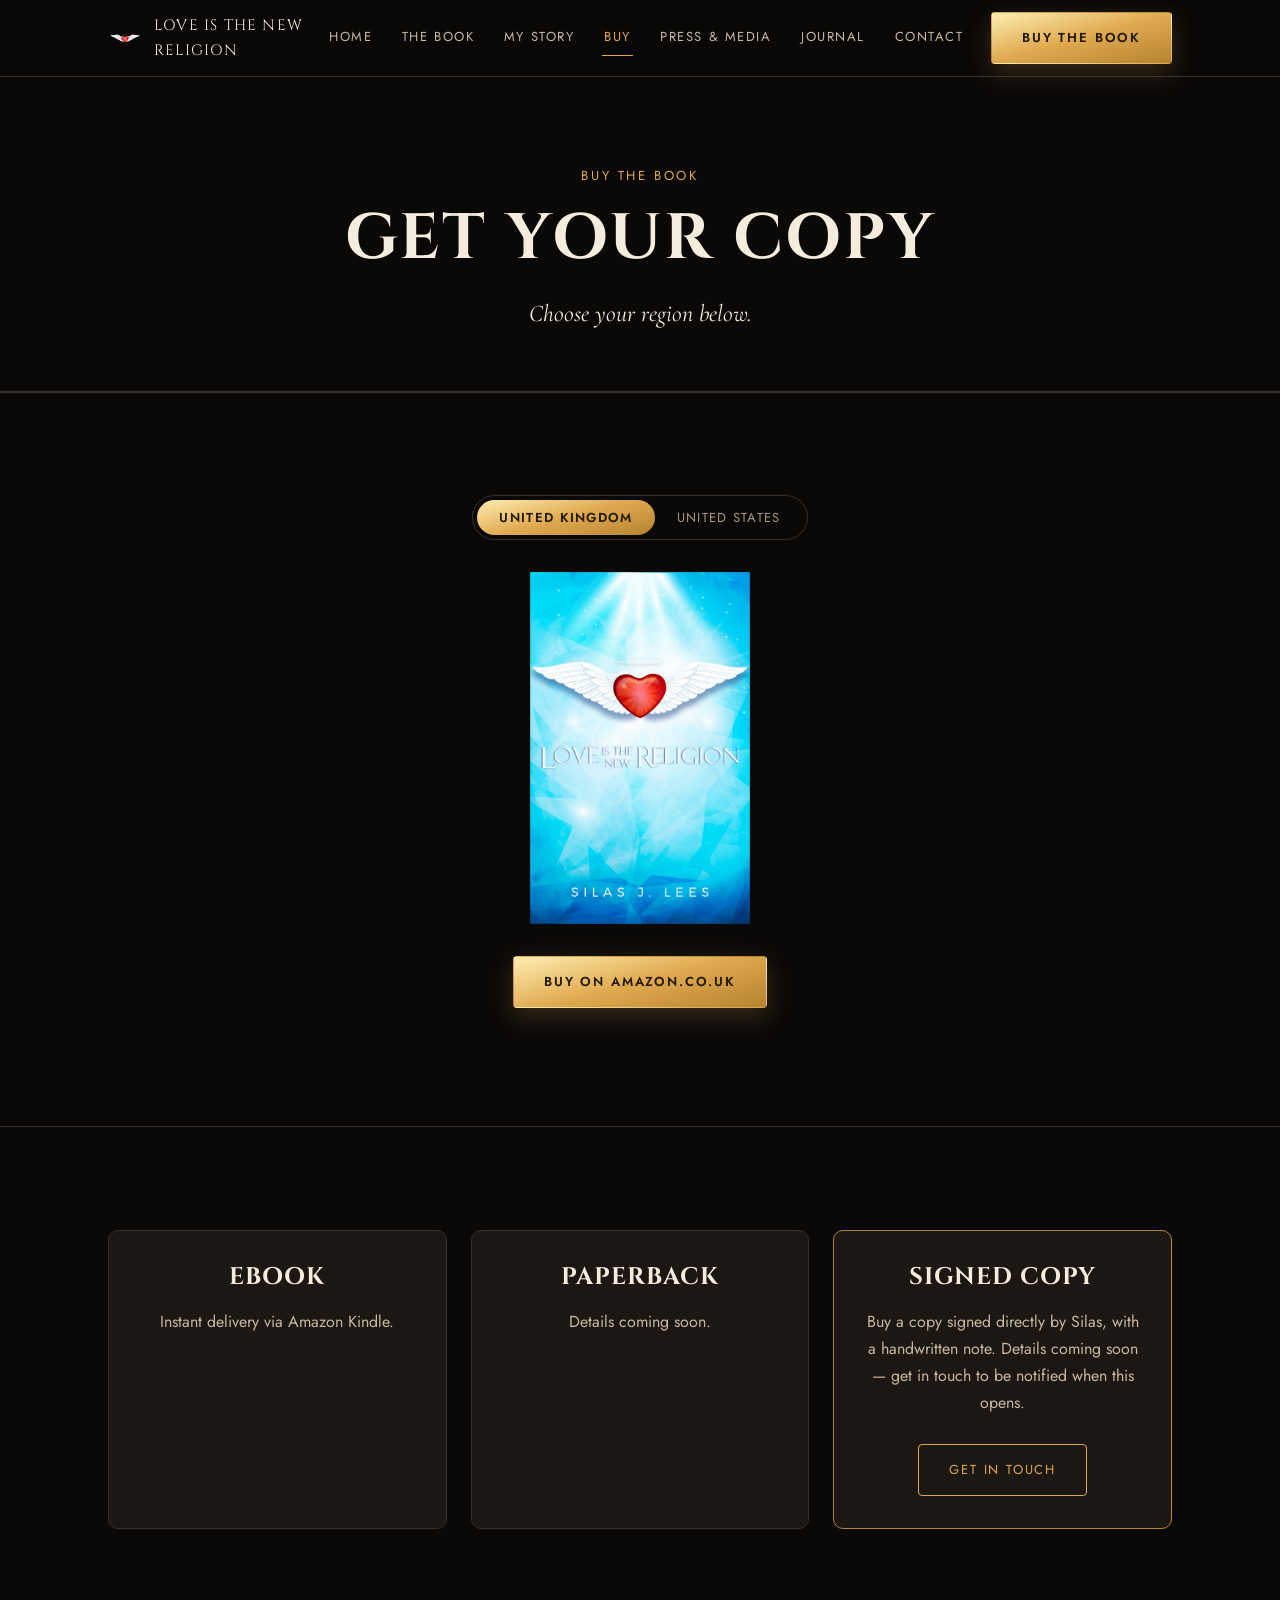
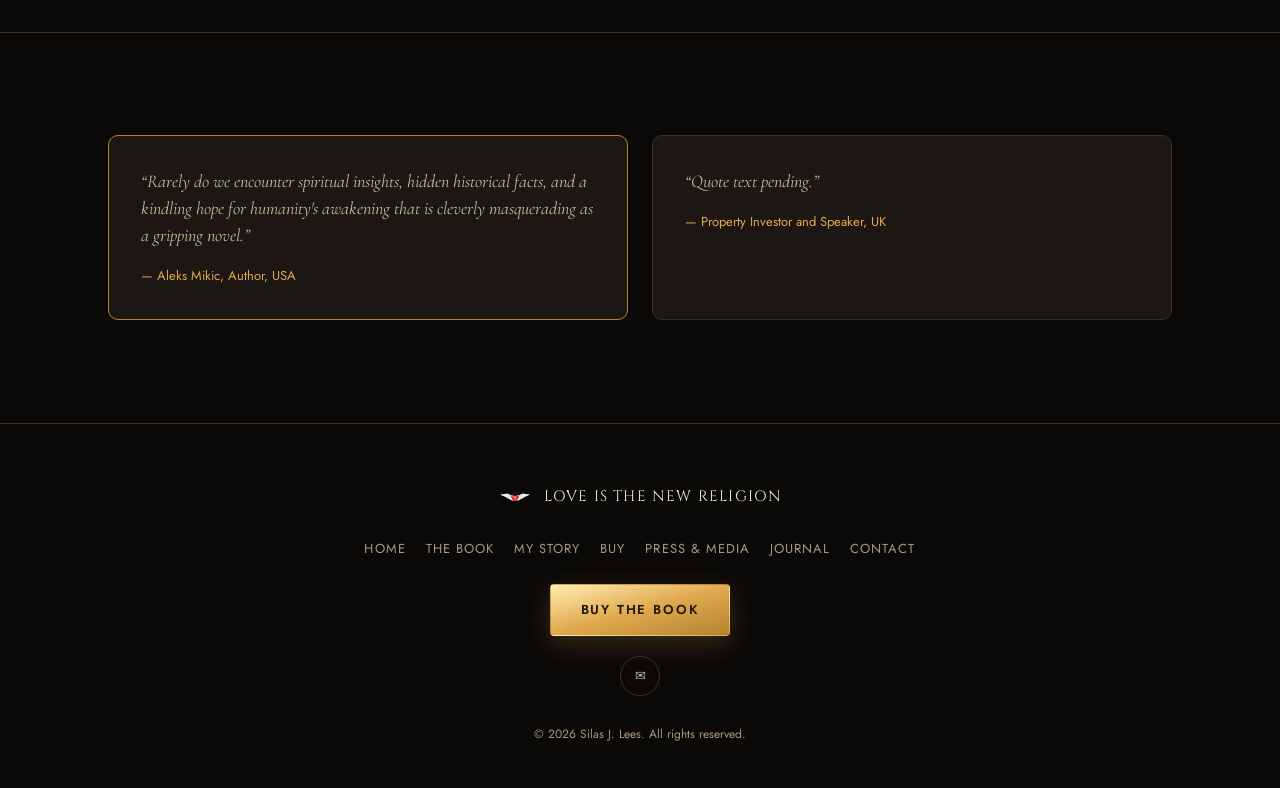
==== buy.html @ fae189df "Build initial 6-page site: home, book, story, buy, press, journal, contact" ====
<!DOCTYPE html>
<html lang="en">
<head>
<meta charset="UTF-8">
<meta name="viewport" content="width=device-width, initial-scale=1.0">
<title>Buy the Book — Love Is The New Religion</title>
<meta name="description" content="Buy Love Is The New Religion by Silas J. Lees on Amazon UK, with US and signed-copy options coming soon.">
<link rel="icon" type="image/png" href="assets/img/logo-icon.png">
<link rel="preconnect" href="https://fonts.googleapis.com">
<link rel="preconnect" href="https://fonts.gstatic.com" crossorigin>
<link href="https://fonts.googleapis.com/css2?family=Cinzel:wght@500;600;700&family=Cormorant+Garamond:ital,wght@0,400;0,600;1,400;1,500&family=Jost:wght@400;500;600&display=swap" rel="stylesheet">
<link rel="stylesheet" href="assets/css/style.css">
</head>
<body>
<header class="site-header">
  <div class="wrap">
    <a href="index.html" class="brand">
      <img src="assets/img/logo-icon.png" alt="Winged Heart emblem">
      Love Is The New Religion
    </a>
    <nav class="main-nav">
      <a href="index.html">Home</a>
      <a href="the-book.html">The Book</a>
      <a href="my-story.html">My Story</a>
      <a href="buy.html" class="active">Buy</a>
      <a href="press.html">Press & Media</a>
      <a href="journal.html">Journal</a>
      <a href="contact.html">Contact</a>
      <a href="buy.html" class="btn btn-primary nav-cta">Buy the Book</a>
    </nav>
    <button class="nav-toggle" aria-label="Toggle menu" aria-expanded="false">&#9776;</button>
  </div>
</header>


<section class="page-hero">
  <div class="wrap">
    <p class="eyebrow">Buy the Book</p>
    <h1>Get Your Copy</h1>
    <p class="lead">Choose your region below.</p>
  </div>
</section>

<section class="section" style="text-align:center;">
  <div class="wrap">
    <div class="region-toggle">
      <button type="button" data-region-btn="uk" class="active">United Kingdom</button>
      <button type="button" data-region-btn="us">United States</button>
    </div>

    <div data-region-panel="uk" class="region-panel active">
      <img src="assets/img/book-cover.jpg" alt="Love Is The New Religion — book cover" style="max-width:220px;margin:0 auto 32px;">
      <p><a href="https://www.amazon.co.uk/Love-New-Religion-Silas-Lees-ebook/dp/B07F6X97KV/" target="_blank" rel="noopener" class="btn btn-primary">Buy on Amazon.co.uk</a></p>
    </div>

    <div data-region-panel="us" class="region-panel">
      <img src="assets/img/book-cover.jpg" alt="Love Is The New Religion — book cover" style="max-width:220px;margin:0 auto 32px;">
      <!-- TODO: swap in the live amazon.com link once the US ASIN is confirmed -->
      <p class="btn btn-secondary" style="cursor:default;opacity:.7;">US Amazon link coming soon</p>
      <p class="form-note">US listing pending &mdash; ASIN to be confirmed. In the meantime, UK visitors and US visitors alike can use the UK link above.</p>
    </div>
  </div>
</section>

<section class="section">
  <div class="wrap">
    <div class="grid grid-3">
      <div class="card" style="text-align:center;">
        <h3>Ebook</h3>
        <p>Instant delivery via Amazon Kindle.</p>
      </div>
      <div class="card" style="text-align:center;">
        <h3>Paperback</h3>
        <!-- TODO: confirm paperback details -->
        <p>Details coming soon.</p>
      </div>
      <div class="card card-gold" style="text-align:center;">
        <h3>Signed Copy</h3>
        <!-- TODO: wire up a real fulfilment link/process for signed copies -->
        <p>Buy a copy signed directly by Silas, with a handwritten note. Details coming soon &mdash; get in touch to be notified when this opens.</p>
        <a href="contact.html" class="btn btn-ghost" style="margin-top:12px;">Get in Touch</a>
      </div>
    </div>
  </div>
</section>

<section class="section">
  <div class="wrap">
    <div class="grid grid-2">
      <div class="card card-gold quote-card">
        <p class="editorial">&ldquo;Rarely do we encounter spiritual insights, hidden historical facts, and a kindling hope for humanity's awakening that is cleverly masquerading as a gripping novel.&rdquo;</p>
        <p class="attr">&mdash; Aleks Mikic, Author, USA</p>
      </div>
      <div class="card quote-card">
        <p class="editorial">&ldquo;Quote text pending.&rdquo;</p>
        <p class="attr">&mdash; Property Investor and Speaker, UK</p>
      </div>
    </div>
  </div>
</section>
<footer class="site-footer">
  <div class="wrap">
    <a href="index.html" class="brand">
      <img src="assets/img/logo-icon.png" alt="Winged Heart emblem">
      Love Is The New Religion
    </a>
    <nav class="footer-nav">
      <a href="index.html">Home</a>
      <a href="the-book.html">The Book</a>
      <a href="my-story.html">My Story</a>
      <a href="buy.html">Buy</a>
      <a href="press.html">Press & Media</a>
      <a href="journal.html">Journal</a>
      <a href="contact.html">Contact</a>
    </nav>
    <div class="footer-cta">
      <a href="buy.html" class="btn btn-primary">Buy the Book</a>
    </div>
    <div class="social-links">
      <!-- TODO: add real social links once Silas is active on any platforms -->
      <a href="mailto:love@loveisthenewreligion.com" aria-label="Email">&#9993;</a>
    </div>
    <p class="footer-meta" style="margin-top:28px;">&copy; <span id="year"></span> Silas J. Lees. All rights reserved.</p>
  </div>
</footer>
<script>document.getElementById('year').textContent = new Date().getFullYear();</script>
<script src="assets/js/main.js"></script>
</body>
</html>
---- assets/css/style.css ----
/* ==========================================================================
   Love Is The New Religion — Design System
   Palette, type, and component tokens per LITNR Design System spec.
   ========================================================================== */

:root {
  /* Ink / base */
  --ink-900: #0B0908;
  --ink-800: #12100D;
  --ink-700: #1C1712;
  --ink-500: #3A2F26;

  /* Gold */
  --gold-100: #FEEEB1;
  --gold-400: #E0A94F;
  --gold-700: #B5832F;
  --gold-gradient: linear-gradient(165deg, var(--gold-100), var(--gold-400), var(--gold-700));

  /* Accents */
  --ember: #8E1B2E;
  --ember-light: #B23A4E;
  --awakening-blue: #3E7EA6;

  /* Text */
  --cream: #F4ECDD;
  --taupe-300: #C9B8A0;
  --taupe-400: #A9987F;

  /* Type */
  --font-display: 'Cinzel', serif;
  --font-editorial: 'Cormorant Garamond', serif;
  --font-body: 'Jost', sans-serif;

  --container: 1160px;
}

* { box-sizing: border-box; }

html { scroll-behavior: smooth; }

body {
  margin: 0;
  background: var(--ink-900);
  color: var(--cream);
  font-family: var(--font-body);
  font-size: 16px;
  line-height: 1.7;
  -webkit-font-smoothing: antialiased;
}

img { max-width: 100%; display: block; }

a { color: inherit; text-decoration: none; }

.wrap {
  max-width: var(--container);
  margin: 0 auto;
  padding: 0 clamp(20px, 5vw, 48px);
}

.eyebrow {
  font-family: var(--font-body);
  font-size: 13px;
  letter-spacing: 0.2em;
  color: var(--gold-400);
  text-transform: uppercase;
  margin: 0 0 14px;
}

h1, h2, h3 {
  font-family: var(--font-display);
  letter-spacing: 0.04em;
  text-transform: uppercase;
  color: var(--cream);
  margin: 0 0 16px;
  line-height: 1.2;
}

h1 { font-size: clamp(34px, 6vw, 64px); }
h2 { font-size: clamp(26px, 3.4vw, 40px); }
h3 { font-size: clamp(19px, 2.2vw, 24px); }

.editorial {
  font-family: var(--font-editorial);
  font-style: italic;
  color: var(--taupe-300);
  line-height: 1.5;
}

p { color: var(--taupe-300); }
p.lead {
  font-family: var(--font-editorial);
  font-style: italic;
  font-size: clamp(19px, 2.2vw, 24px);
  color: var(--cream);
}

/* ---------------- Header / Nav ---------------- */

.site-header {
  position: sticky;
  top: 0;
  z-index: 100;
  background: rgba(11, 9, 8, 0.92);
  backdrop-filter: blur(8px);
  border-bottom: 1px solid var(--ink-500);
}

.site-header .wrap {
  display: flex;
  align-items: center;
  justify-content: space-between;
  height: 76px;
}

.brand {
  display: flex;
  align-items: center;
  gap: 12px;
  font-family: var(--font-display);
  letter-spacing: 0.08em;
  color: var(--cream);
  font-size: 15px;
  text-transform: uppercase;
}
.brand img { height: 34px; width: auto; }

.main-nav {
  display: flex;
  align-items: center;
  gap: clamp(14px, 2vw, 28px);
}

.main-nav a:not(.btn) {
  font-size: 13px;
  letter-spacing: 0.12em;
  text-transform: uppercase;
  color: var(--taupe-300);
  padding: 6px 2px;
  border-bottom: 1px solid transparent;
  transition: color .2s ease, border-color .2s ease;
  white-space: nowrap;
}
.main-nav a:not(.btn):hover,
.main-nav a.active:not(.btn) {
  color: var(--gold-400);
  border-color: var(--gold-400);
}

.nav-toggle {
  display: none;
  background: none;
  border: 1px solid var(--ink-500);
  border-radius: 6px;
  color: var(--cream);
  width: 42px;
  height: 42px;
  align-items: center;
  justify-content: center;
  font-size: 20px;
  cursor: pointer;
}

/* ---------------- Buttons ---------------- */

.btn {
  display: inline-flex;
  align-items: center;
  justify-content: center;
  gap: 8px;
  padding: 14px 30px;
  font-family: var(--font-body);
  font-size: 13px;
  letter-spacing: 0.14em;
  text-transform: uppercase;
  border-radius: 4px;
  cursor: pointer;
  border: 1px solid transparent;
  transition: transform .15s ease, box-shadow .15s ease, opacity .15s ease;
  white-space: nowrap;
}
.btn:hover { transform: translateY(-1px); }

.btn-primary {
  background: var(--gold-gradient);
  color: #241a08;
  font-weight: 600;
  box-shadow: 0 8px 24px rgba(224, 169, 79, 0.22);
}
.btn-secondary {
  background: transparent;
  color: var(--cream);
  border-color: var(--taupe-400);
}
.btn-secondary:hover { border-color: var(--gold-400); color: var(--gold-400); }
.btn-ghost {
  background: transparent;
  color: var(--gold-400);
  border-color: var(--gold-400);
}
.btn-ember {
  background: var(--ember);
  color: var(--cream);
}
.btn-block { width: 100%; }

/* ---------------- Sections / Cards ---------------- */

.section {
  padding: clamp(56px, 8vw, 104px) 0;
  border-top: 1px solid var(--ink-500);
}
.section:first-of-type { border-top: none; }
.section-tight { padding: clamp(32px, 5vw, 56px) 0; }

.section-sub {
  max-width: 640px;
  margin: 0 0 40px;
}

.card {
  background: var(--ink-700);
  border: 1px solid var(--ink-500);
  border-radius: 10px;
  padding: 32px;
}
.card-gold { border-color: var(--gold-700); }

.grid {
  display: grid;
  gap: 24px;
}
.grid-2 { grid-template-columns: repeat(auto-fit, minmax(280px, 1fr)); }
.grid-3 { grid-template-columns: repeat(auto-fit, minmax(240px, 1fr)); }
.grid-4 { grid-template-columns: repeat(auto-fit, minmax(200px, 1fr)); }

.badge {
  display: inline-flex;
  align-items: center;
  padding: 6px 14px;
  border: 1px solid var(--gold-400);
  color: var(--gold-400);
  font-size: 11px;
  letter-spacing: 0.14em;
  text-transform: uppercase;
  border-radius: 100px;
}
.badge-ember { border-color: var(--ember-light); color: var(--ember-light); }

.quote-card p.editorial { font-size: 18px; margin: 0 0 16px; }
.quote-card .attr { font-size: 13px; color: var(--gold-400); margin: 0; }

/* ---------------- Hero ---------------- */

.hero {
  position: relative;
  padding: clamp(64px, 10vw, 120px) 0 clamp(48px, 8vw, 80px);
  text-align: center;
  overflow: hidden;
  background: radial-gradient(ellipse at 50% 0%, rgba(224,169,79,0.12), transparent 60%);
}
.hero-mark { width: 120px; margin: 0 auto 20px; filter: drop-shadow(0 0 24px rgba(224,169,79,0.18)); }
.hero-cover { max-width: 320px; margin: 32px auto 0; filter: drop-shadow(0 20px 40px rgba(0,0,0,0.5)); }
.hero-actions { display: flex; gap: 16px; justify-content: center; flex-wrap: wrap; margin-top: 32px; }
.hero p.lead { max-width: 640px; margin: 0 auto 8px; }

/* ---------------- Page hero (inner pages) ---------------- */

.page-hero {
  padding: clamp(56px, 8vw, 88px) 0 clamp(40px, 6vw, 56px);
  text-align: center;
  border-bottom: 1px solid var(--ink-500);
}
.page-hero p.lead { max-width: 620px; margin: 0 auto; }

/* ---------------- Forms ---------------- */

.signup {
  display: flex;
  gap: 12px;
  flex-wrap: wrap;
  max-width: 480px;
}
.signup input[type="email"],
.signup input[type="text"],
input.field, textarea.field {
  flex: 1;
  min-width: 200px;
  padding: 14px 16px;
  background: var(--ink-800);
  border: 1px solid var(--ink-500);
  border-radius: 4px;
  color: var(--cream);
  font-family: var(--font-body);
  font-size: 14px;
}
textarea.field { width: 100%; min-height: 140px; resize: vertical; }
.signup input:focus, input.field:focus, textarea.field:focus {
  outline: none;
  border-color: var(--gold-400);
}
.form-row { margin-bottom: 16px; }
.form-note { font-size: 13px; color: var(--taupe-400); margin-top: 10px; }
.form-success {
  display: none;
  color: var(--gold-400);
  font-size: 14px;
  margin-top: 12px;
}

/* ---------------- Region toggle ---------------- */

.region-toggle {
  display: inline-flex;
  border: 1px solid var(--ink-500);
  border-radius: 100px;
  padding: 4px;
  margin: 0 auto 32px;
}
.region-toggle button {
  background: none;
  border: none;
  color: var(--taupe-400);
  padding: 8px 22px;
  border-radius: 100px;
  font-family: var(--font-body);
  font-size: 13px;
  letter-spacing: 0.1em;
  text-transform: uppercase;
  cursor: pointer;
}
.region-toggle button.active {
  background: var(--gold-gradient);
  color: #241a08;
  font-weight: 600;
}
.region-panel { display: none; }
.region-panel.active { display: block; }

/* ---------------- Footer ---------------- */

.site-footer {
  border-top: 1px solid var(--ink-500);
  padding: 56px 0 32px;
  text-align: center;
}
.site-footer .brand { justify-content: center; margin-bottom: 20px; }
.footer-nav {
  display: flex;
  justify-content: center;
  flex-wrap: wrap;
  gap: 20px;
  margin: 24px 0;
}
.footer-nav a { font-size: 13px; color: var(--taupe-400); letter-spacing: 0.08em; text-transform: uppercase; }
.footer-nav a:hover { color: var(--gold-400); }
.footer-meta { font-size: 12px; color: var(--taupe-400); }
.footer-cta { margin-top: 8px; }

/* ---------------- Misc content patterns ---------------- */

.two-col {
  display: grid;
  grid-template-columns: 1fr 1fr;
  gap: clamp(32px, 6vw, 64px);
  align-items: center;
}
.two-col.reverse .two-col-img { order: 2; }
.two-col-img img { border-radius: 10px; width: 100%; }

.content-note {
  background: var(--ink-700);
  border-left: 3px solid var(--gold-400);
  padding: 20px 24px;
  border-radius: 4px;
  font-size: 14px;
  color: var(--taupe-300);
}

.awakening-wash {
  background: radial-gradient(ellipse at 50% 0%, rgba(62,126,166,0.10), transparent 65%);
}

.press-item {
  display: flex;
  align-items: center;
  justify-content: space-between;
  gap: 16px;
  padding: 20px 0;
  border-bottom: 1px solid var(--ink-500);
}
.press-item:last-child { border-bottom: none; }
.press-item-name { font-family: var(--font-display); font-size: 15px; letter-spacing: 0.03em; text-transform: uppercase; color: var(--cream); }
.press-item-desc { font-size: 13px; color: var(--taupe-400); margin-top: 4px; }

.journal-post {
  padding: 24px 0;
  border-bottom: 1px solid var(--ink-500);
}
.journal-post:last-child { border-bottom: none; }
.journal-status {
  font-size: 11px;
  letter-spacing: 0.14em;
  text-transform: uppercase;
  color: var(--taupe-400);
}

.talking-point {
  padding: 18px 0;
  border-bottom: 1px solid var(--ink-500);
}
.talking-point:last-child { border-bottom: none; }
.talking-point .num {
  font-family: var(--font-display);
  color: var(--gold-400);
  font-size: 13px;
  margin-right: 10px;
}

.social-links { display: flex; gap: 16px; justify-content: center; margin-top: 20px; }
.social-links a {
  width: 40px; height: 40px;
  border: 1px solid var(--ink-500);
  border-radius: 100px;
  display: flex; align-items: center; justify-content: center;
  font-size: 13px;
  color: var(--taupe-300);
}
.social-links a:hover { border-color: var(--gold-400); color: var(--gold-400); }

/* ---------------- Responsive ---------------- */

@media (max-width: 860px) {
  .two-col { grid-template-columns: 1fr; }
  .two-col.reverse .two-col-img { order: 0; }
}

@media (max-width: 720px) {
  .main-nav {
    position: fixed;
    inset: 76px 0 0 0;
    background: var(--ink-900);
    flex-direction: column;
    align-items: flex-start;
    padding: 28px clamp(20px,5vw,48px);
    gap: 22px;
    transform: translateX(100%);
    transition: transform .25s ease;
    overflow-y: auto;
  }
  .main-nav.open { transform: translateX(0); }
  .main-nav a:not(.btn) { font-size: 16px; }
  .nav-toggle { display: flex; }
  .nav-cta { display: none; }
  .main-nav .nav-cta { display: inline-flex; margin-top: 12px; }
}
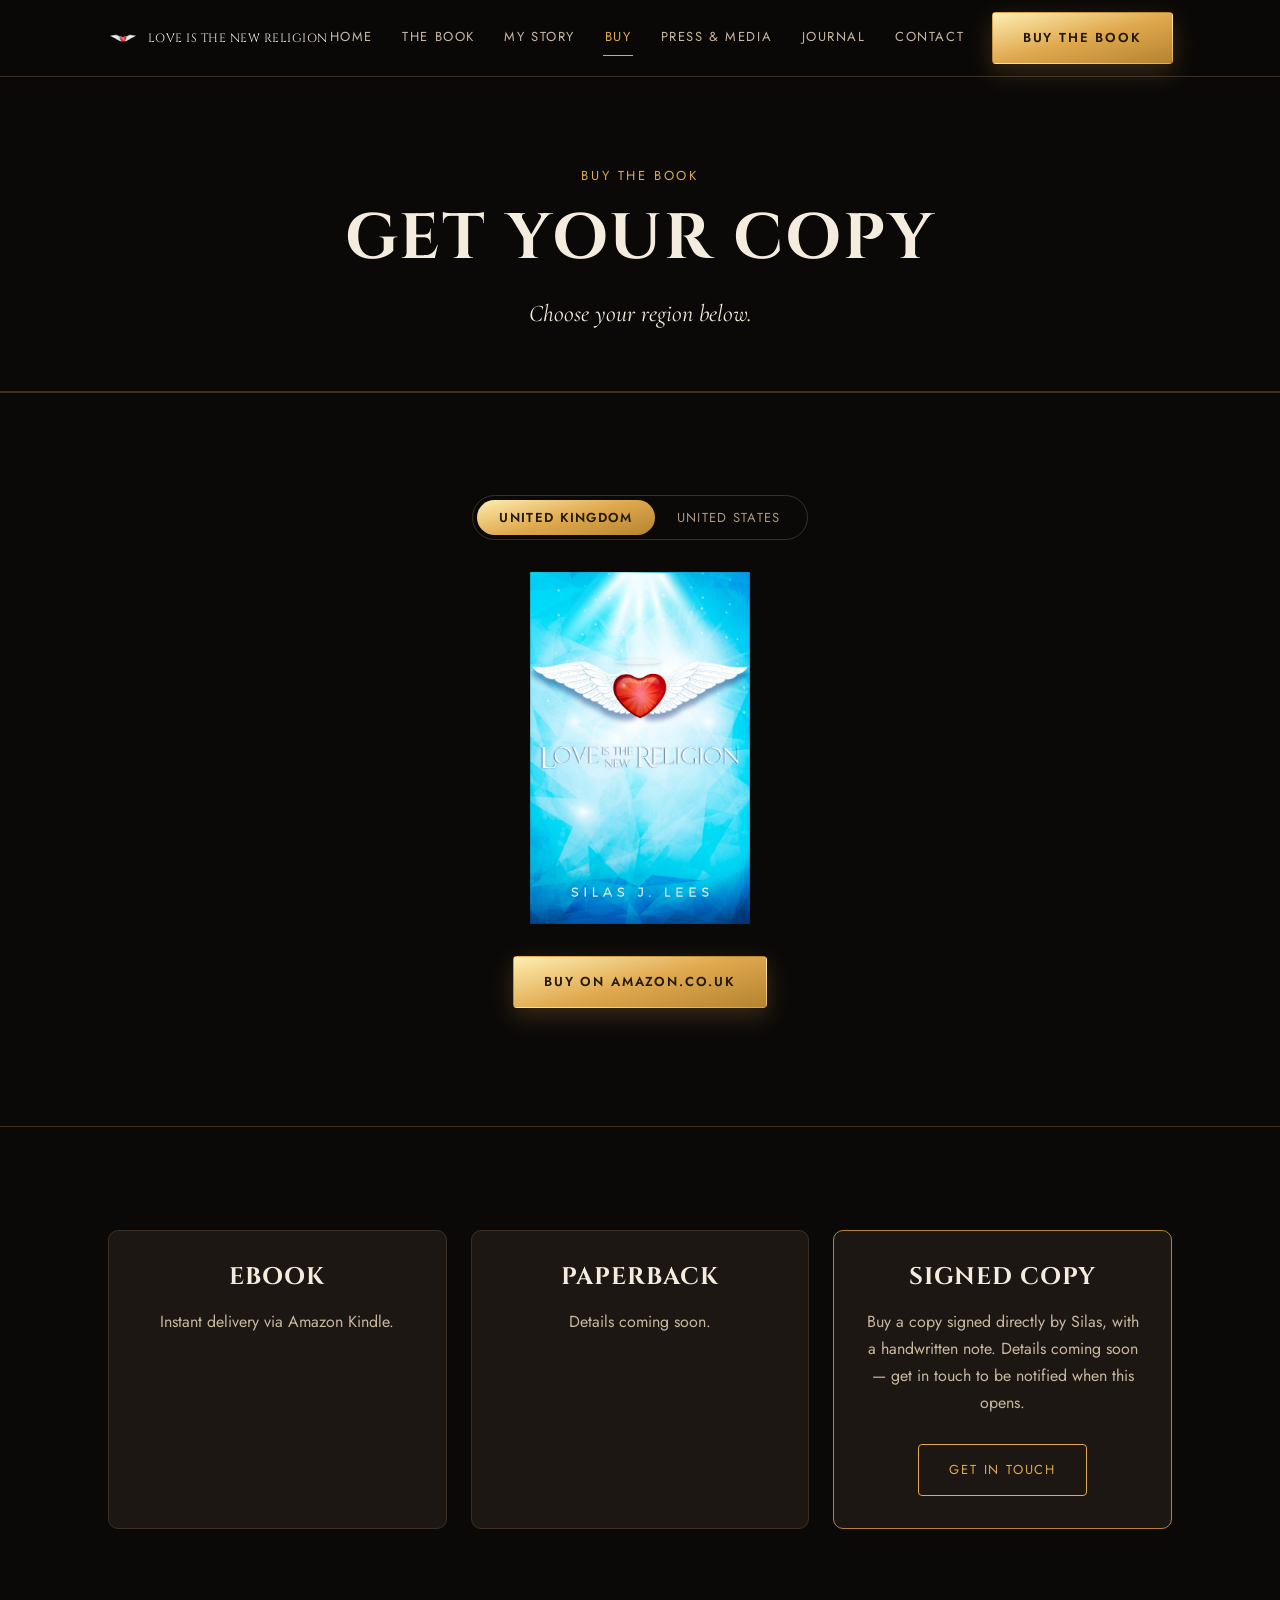
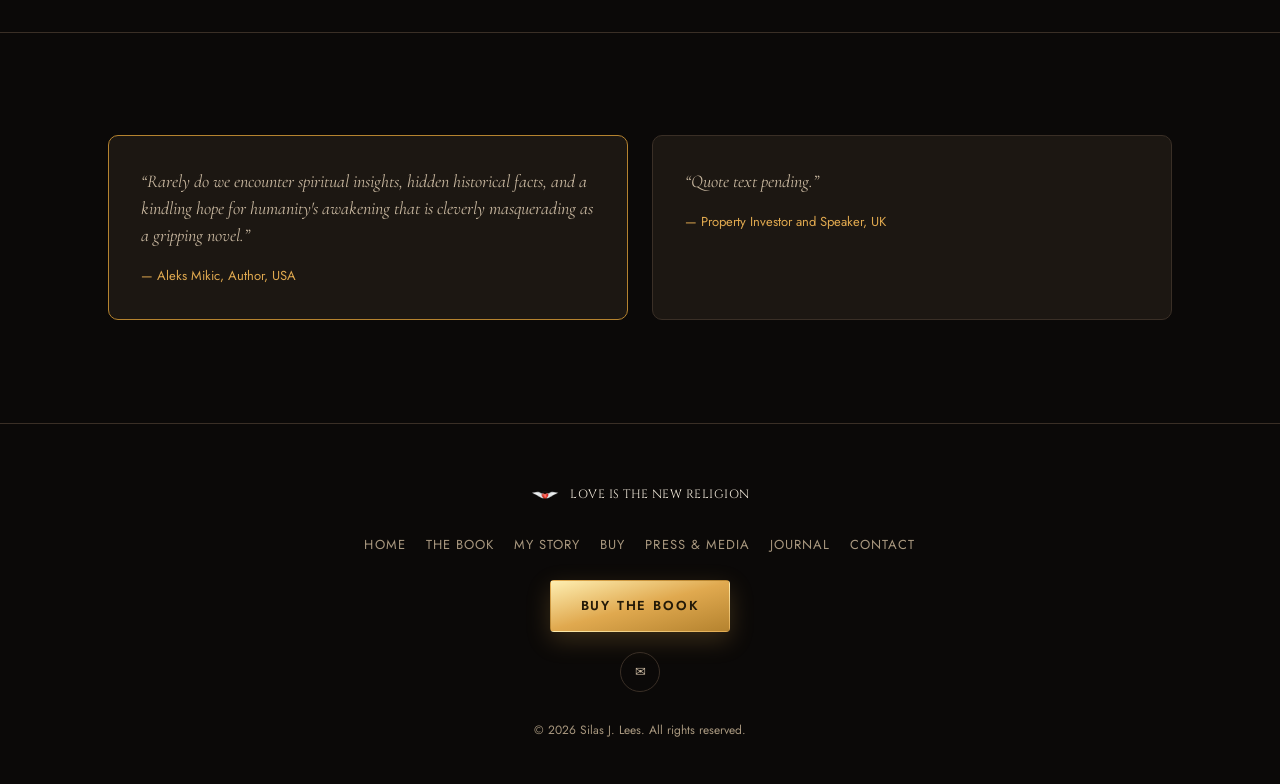
==== commit f96b6759: "Fix header brand text wrapping on narrower desktop widths" ====
--- a/buy.html
+++ b/buy.html
@@ -16,7 +16,7 @@
   <div class="wrap">
     <a href="index.html" class="brand">
       <img src="assets/img/logo-icon.png" alt="Winged Heart emblem">
-      Love Is The New Religion
+      <span class="brand-text">Love Is The New Religion</span>
     </a>
     <nav class="main-nav">
       <a href="index.html">Home</a>
--- a/assets/css/style.css
+++ b/assets/css/style.css
@@ -116,14 +116,20 @@
 .brand {
   display: flex;
   align-items: center;
-  gap: 12px;
+  gap: 10px;
   font-family: var(--font-display);
-  letter-spacing: 0.08em;
-  color: var(--cream);
-  font-size: 15px;
-  text-transform: uppercase;
-}
-.brand img { height: 34px; width: auto; }
+  letter-spacing: 0.04em;
+  color: var(--cream);
+  font-size: 12px;
+  text-transform: uppercase;
+  white-space: nowrap;
+  flex-shrink: 0;
+}
+.brand img { height: 30px; width: auto; flex-shrink: 0; }
+
+@media (max-width: 920px) {
+  .site-header .brand span.brand-text { display: none; }
+}
 
 .main-nav {
   display: flex;
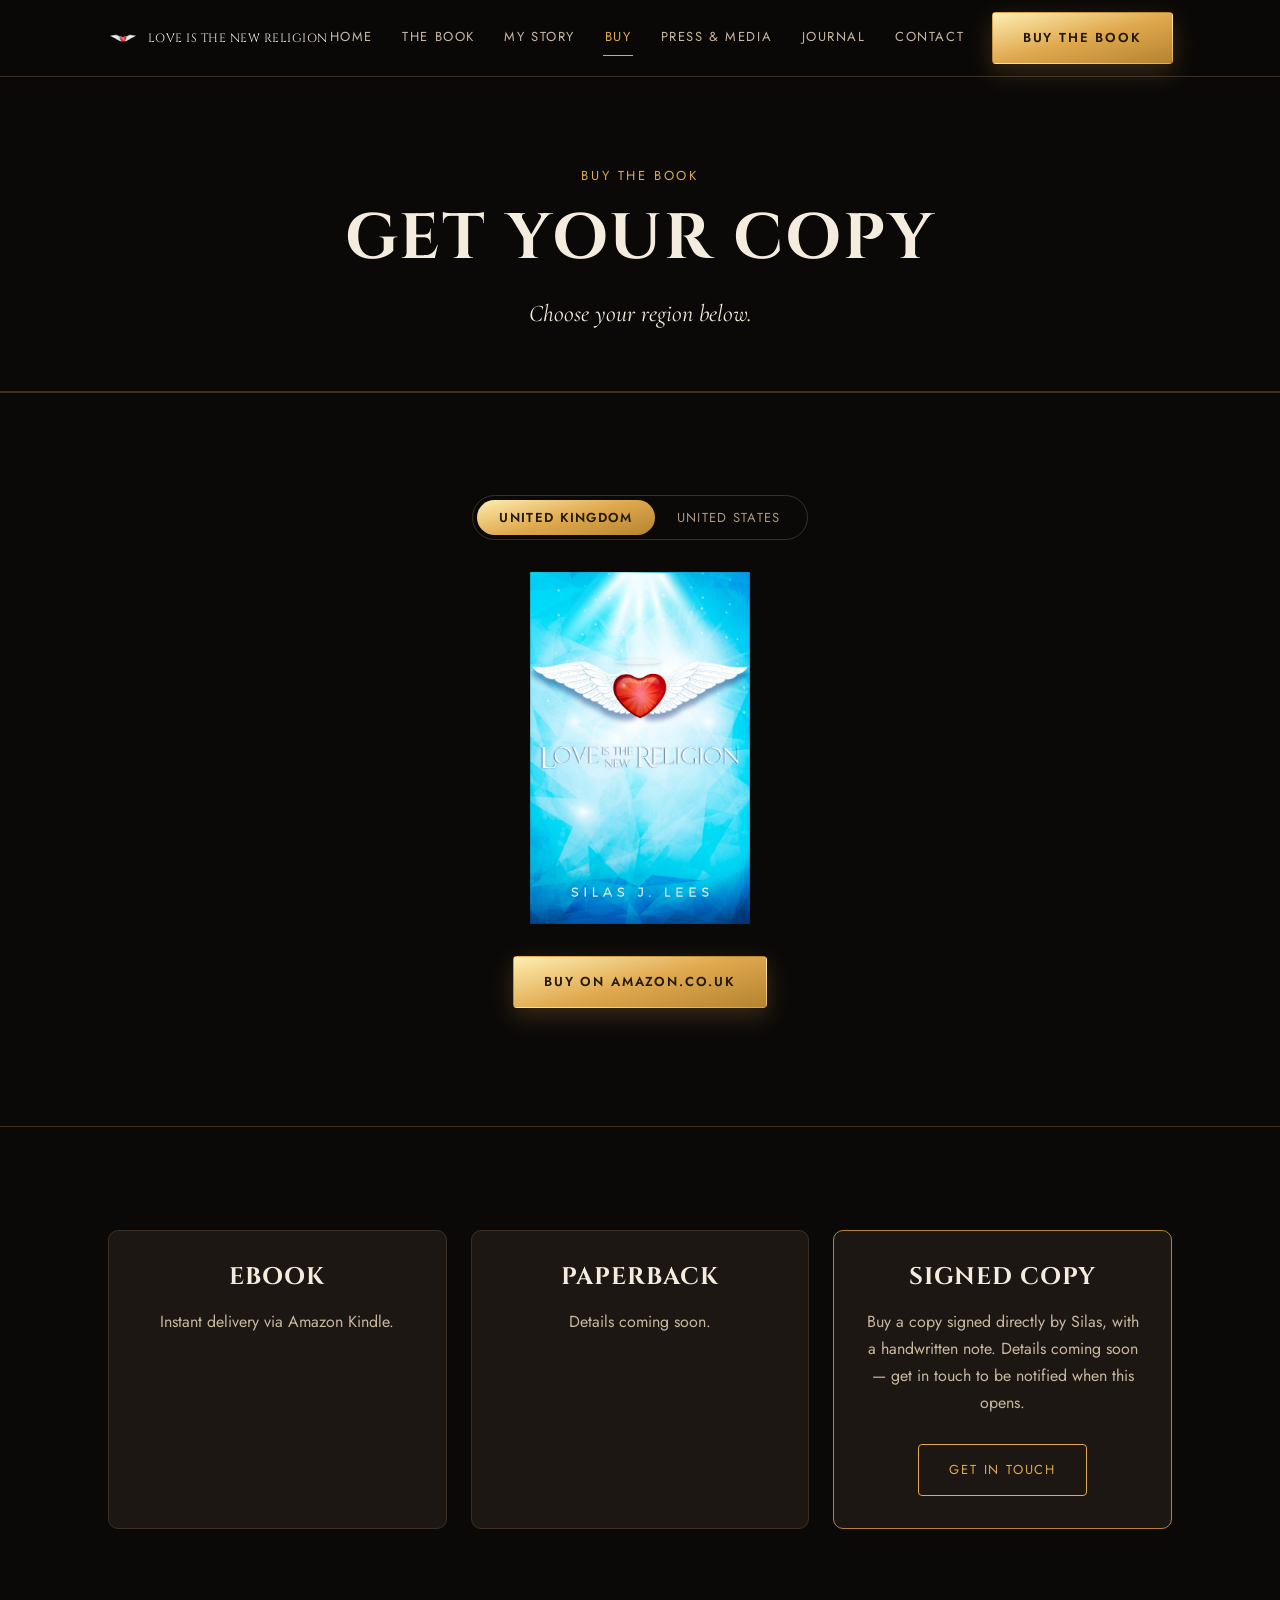
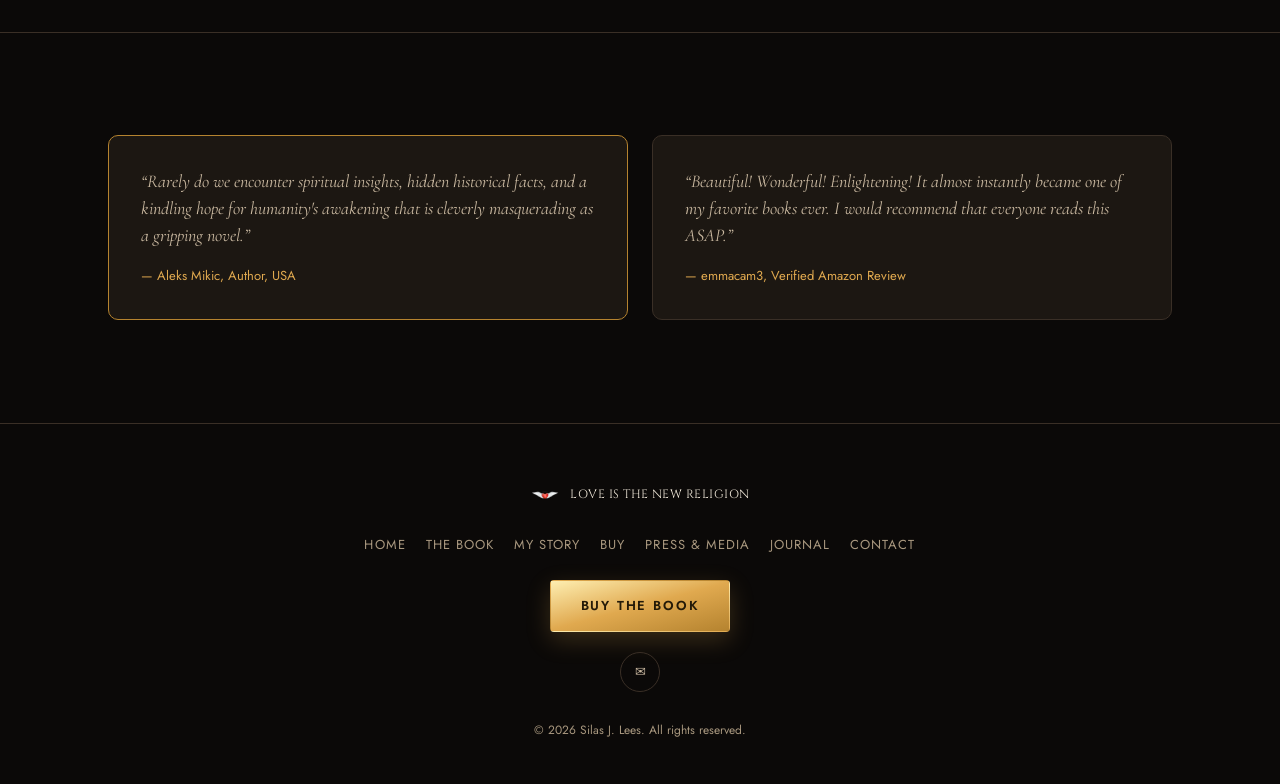
==== commit 33609f3d: "Add real Amazon review quotes and draft author bio + press Q&A" ====
--- a/buy.html
+++ b/buy.html
@@ -92,8 +92,8 @@
         <p class="attr">&mdash; Aleks Mikic, Author, USA</p>
       </div>
       <div class="card quote-card">
-        <p class="editorial">&ldquo;Quote text pending.&rdquo;</p>
-        <p class="attr">&mdash; Property Investor and Speaker, UK</p>
+        <p class="editorial">&ldquo;Beautiful! Wonderful! Enlightening! It almost instantly became one of my favorite books ever. I would recommend that everyone reads this ASAP.&rdquo;</p>
+        <p class="attr">&mdash; emmacam3, Verified Amazon Review</p>
       </div>
     </div>
   </div>
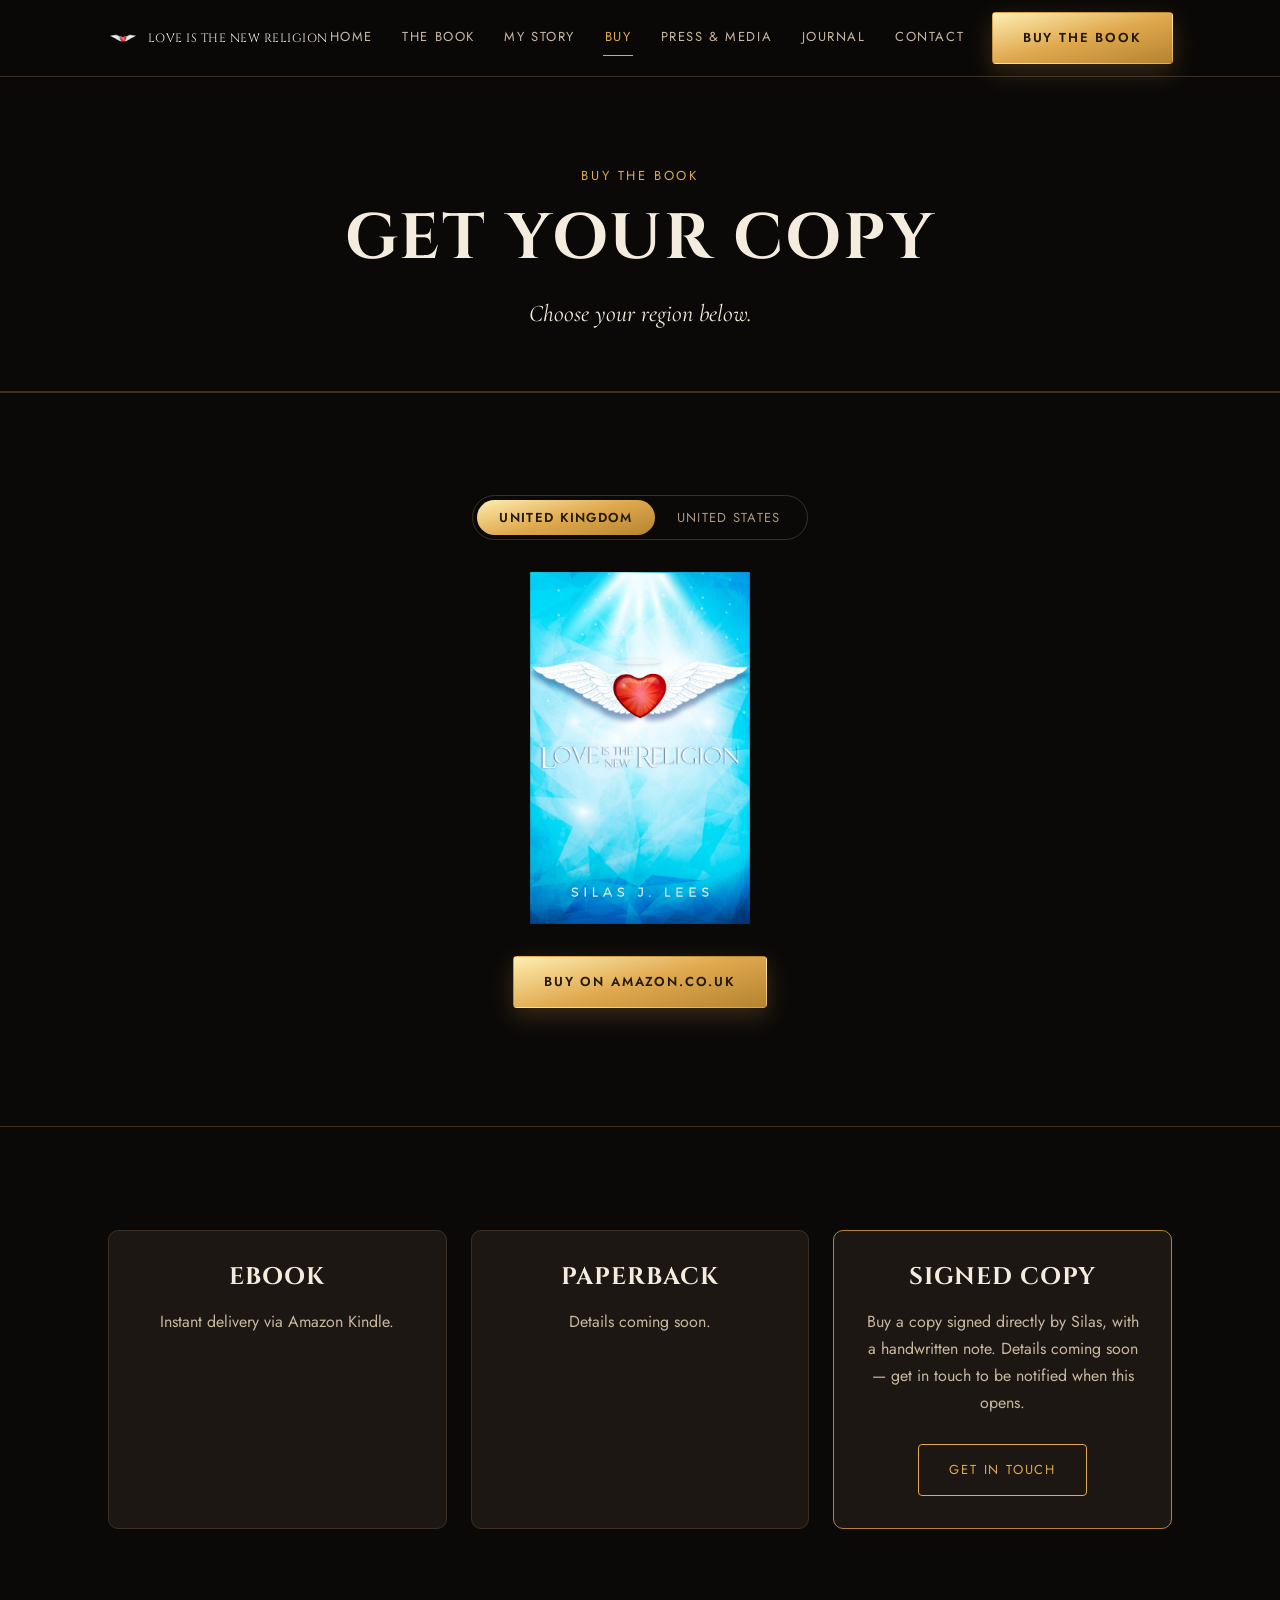
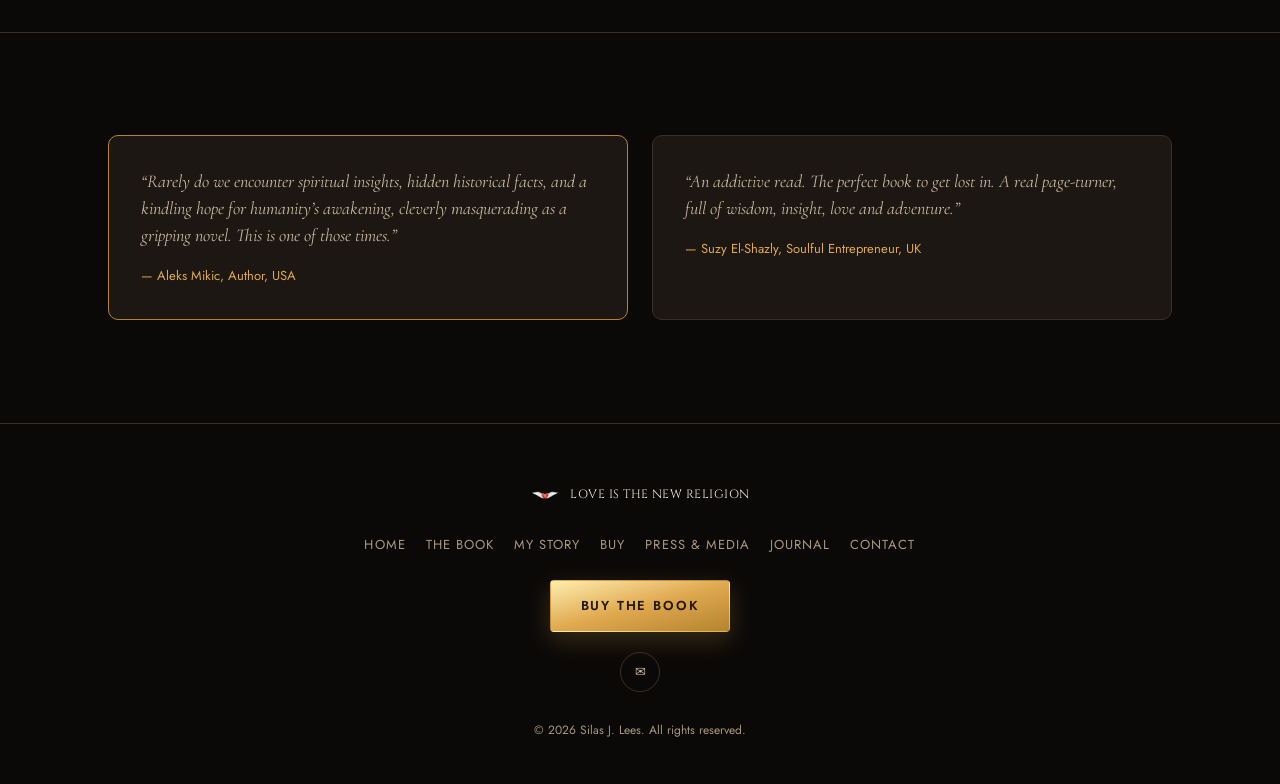
==== commit 320c3b2b: "Add full front-matter praise quotes (Aleks Mikic, Suzy El-Shazly, Craig Gravil, Dawattie Basdeo)" ====
--- a/buy.html
+++ b/buy.html
@@ -87,14 +87,8 @@
 <section class="section">
   <div class="wrap">
     <div class="grid grid-2">
-      <div class="card card-gold quote-card">
-        <p class="editorial">&ldquo;Rarely do we encounter spiritual insights, hidden historical facts, and a kindling hope for humanity's awakening that is cleverly masquerading as a gripping novel.&rdquo;</p>
-        <p class="attr">&mdash; Aleks Mikic, Author, USA</p>
-      </div>
-      <div class="card quote-card">
-        <p class="editorial">&ldquo;Beautiful! Wonderful! Enlightening! It almost instantly became one of my favorite books ever. I would recommend that everyone reads this ASAP.&rdquo;</p>
-        <p class="attr">&mdash; emmacam3, Verified Amazon Review</p>
-      </div>
+      <div class="card card-gold quote-card"><p class="editorial">&ldquo;Rarely do we encounter spiritual insights, hidden historical facts, and a kindling hope for humanity&rsquo;s awakening, cleverly masquerading as a gripping novel. This is one of those times.&rdquo;</p><p class="attr">&mdash; Aleks Mikic, Author, USA</p></div>
+      <div class="card quote-card"><p class="editorial">&ldquo;An addictive read. The perfect book to get lost in. A real page-turner, full of wisdom, insight, love and adventure.&rdquo;</p><p class="attr">&mdash; Suzy El-Shazly, Soulful Entrepreneur, UK</p></div>
     </div>
   </div>
 </section>
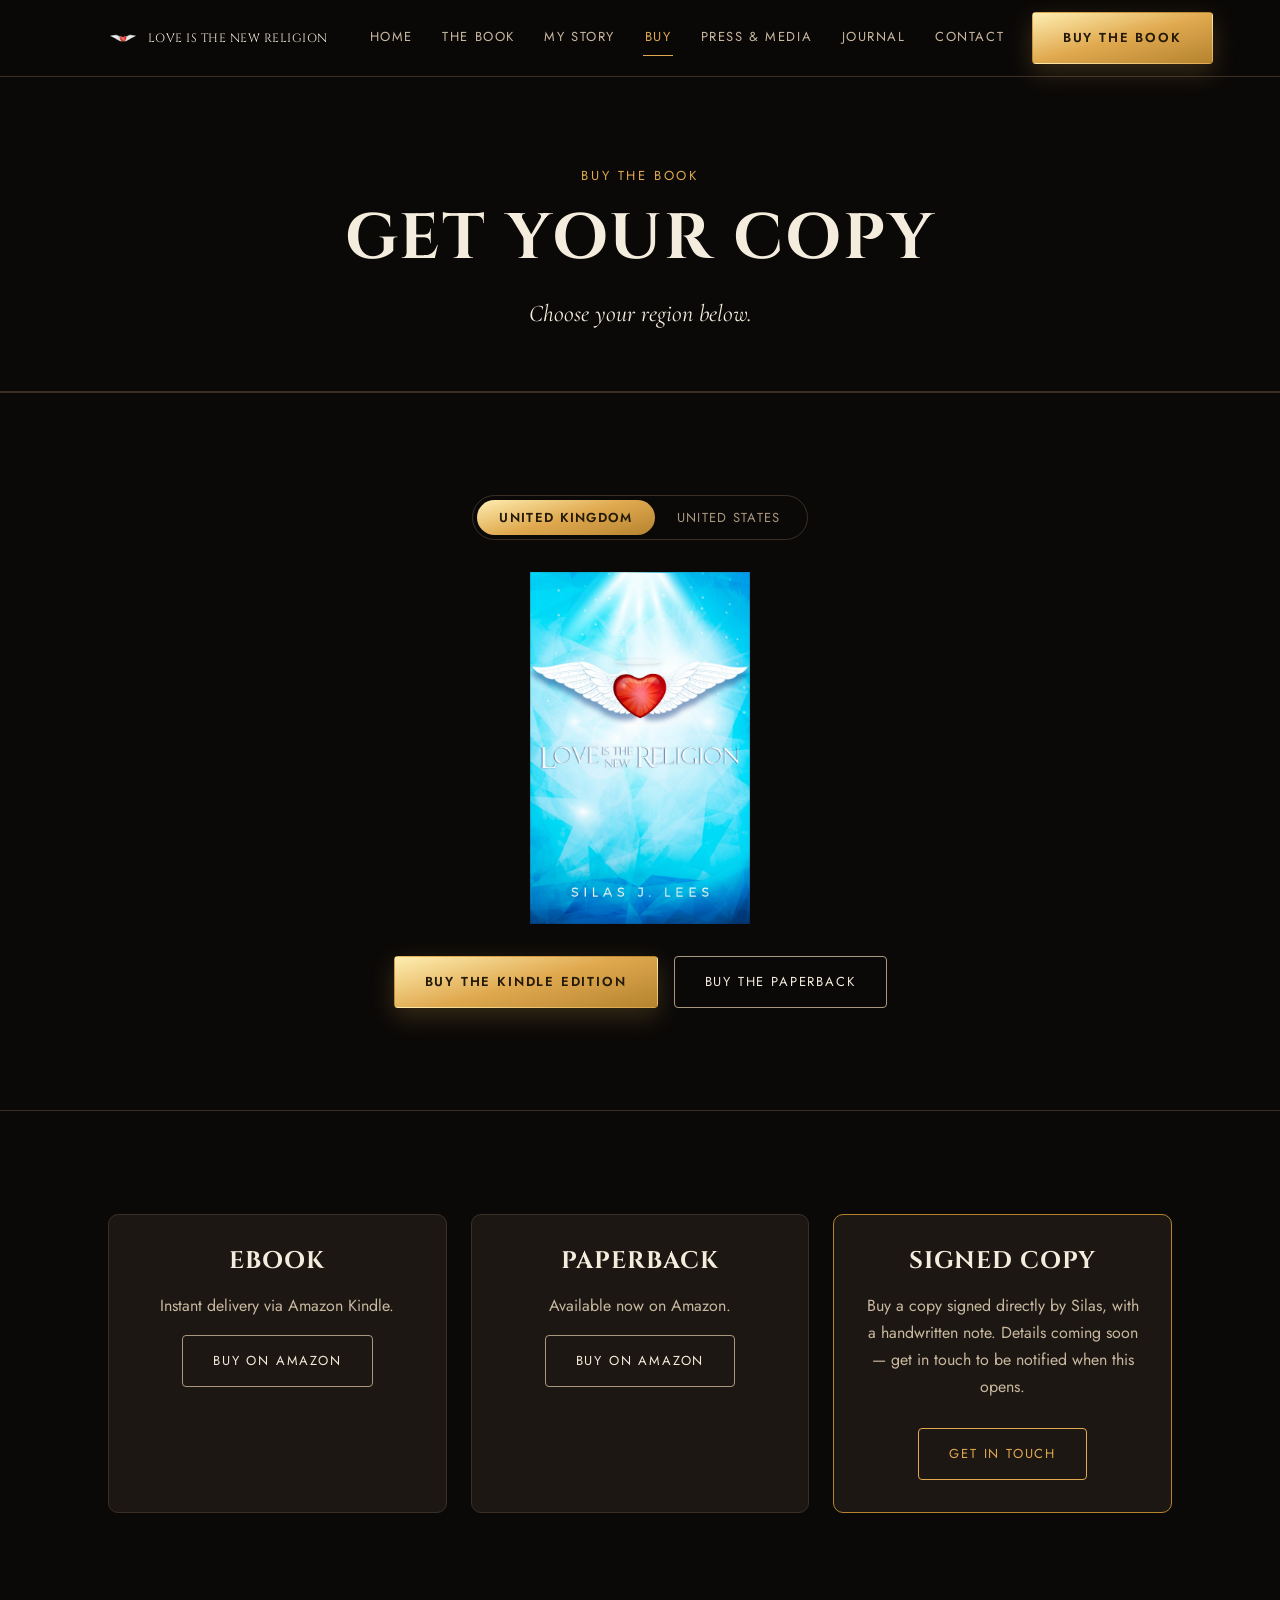
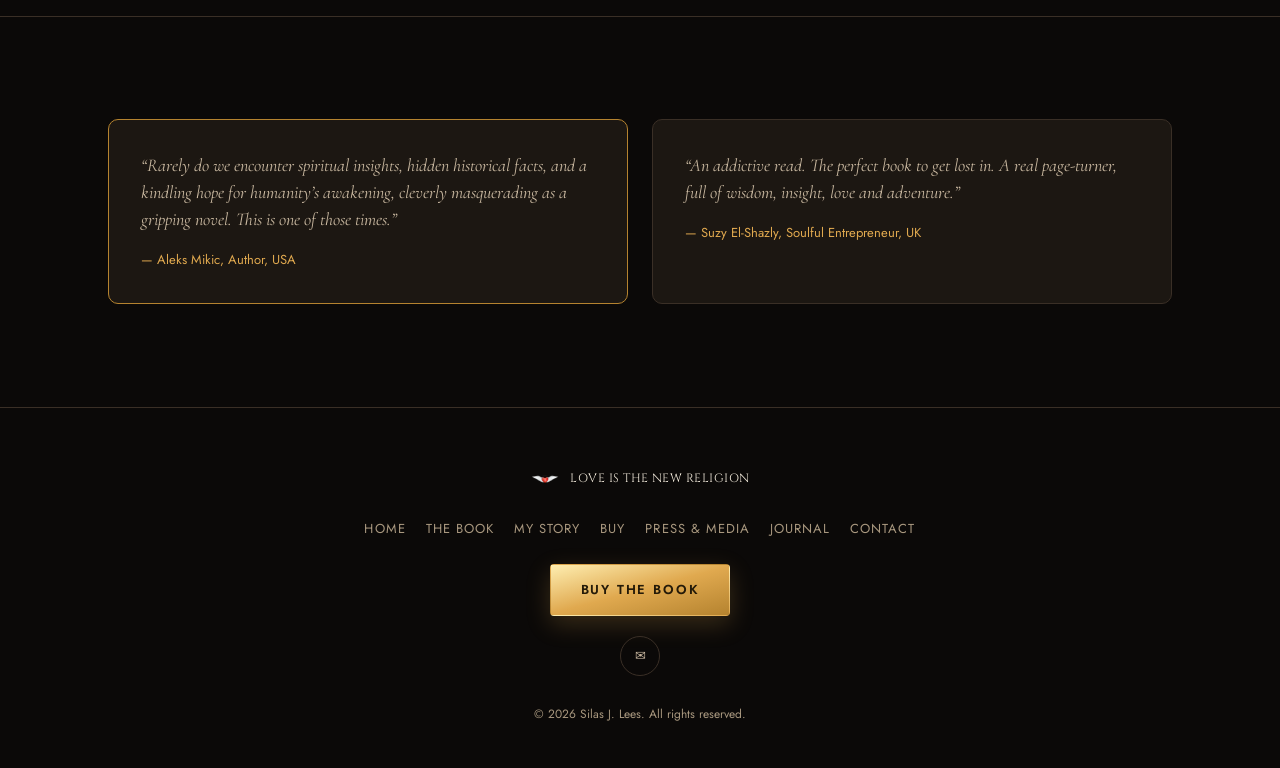
==== commit 5d8fc327: "Header spacing fix, live author bio, real Amazon paperback/Kindle links, praise section reorder + di" ====
--- a/buy.html
+++ b/buy.html
@@ -50,7 +50,10 @@
 
     <div data-region-panel="uk" class="region-panel active">
       <img src="assets/img/book-cover.jpg" alt="Love Is The New Religion — book cover" style="max-width:220px;margin:0 auto 32px;">
-      <p><a href="https://www.amazon.co.uk/Love-New-Religion-Silas-Lees-ebook/dp/B07F6X97KV/" target="_blank" rel="noopener" class="btn btn-primary">Buy on Amazon.co.uk</a></p>
+      <div style="display:flex;gap:16px;justify-content:center;flex-wrap:wrap;">
+        <a href="https://www.amazon.co.uk/Love-New-Religion-Silas-Lees-ebook/dp/B07F6X97KV/ref=sr_1_1?crid=1RL3RQ3XINKK1&dib=eyJ2IjoiMSJ9.[base64].QTDKE9YtN0-BmJ2HC6zYHzxCMsoPh1SDpTKy2LMMKpQ&dib_tag=se&keywords=love+is+the+new+religion&qid=1788004193&sprefix=love+is+the+new+religion%2Caps%2C151&sr=8-1" target="_blank" rel="noopener" class="btn btn-primary">Buy the Kindle Edition</a>
+        <a href="https://www.amazon.co.uk/Love-New-Religion-Silas-Lees/dp/1789263638/ref=tmm_pap_swatch_0?_encoding=UTF8&dib_tag=se&dib=eyJ2IjoiMSJ9.[base64].QTDKE9YtN0-BmJ2HC6zYHzxCMsoPh1SDpTKy2LMMKpQ&qid=1788004193&sr=8-1" target="_blank" rel="noopener" class="btn btn-secondary">Buy the Paperback</a>
+      </div>
     </div>
 
     <div data-region-panel="us" class="region-panel">
@@ -68,11 +71,12 @@
       <div class="card" style="text-align:center;">
         <h3>Ebook</h3>
         <p>Instant delivery via Amazon Kindle.</p>
+        <a href="https://www.amazon.co.uk/Love-New-Religion-Silas-Lees-ebook/dp/B07F6X97KV/ref=sr_1_1?crid=1RL3RQ3XINKK1&dib=eyJ2IjoiMSJ9.[base64].QTDKE9YtN0-BmJ2HC6zYHzxCMsoPh1SDpTKy2LMMKpQ&dib_tag=se&keywords=love+is+the+new+religion&qid=1788004193&sprefix=love+is+the+new+religion%2Caps%2C151&sr=8-1" target="_blank" rel="noopener" class="btn btn-secondary">Buy on Amazon</a>
       </div>
       <div class="card" style="text-align:center;">
         <h3>Paperback</h3>
-        <!-- TODO: confirm paperback details -->
-        <p>Details coming soon.</p>
+        <p>Available now on Amazon.</p>
+        <a href="https://www.amazon.co.uk/Love-New-Religion-Silas-Lees/dp/1789263638/ref=tmm_pap_swatch_0?_encoding=UTF8&dib_tag=se&dib=eyJ2IjoiMSJ9.[base64].QTDKE9YtN0-BmJ2HC6zYHzxCMsoPh1SDpTKy2LMMKpQ&qid=1788004193&sr=8-1" target="_blank" rel="noopener" class="btn btn-secondary">Buy on Amazon</a>
       </div>
       <div class="card card-gold" style="text-align:center;">
         <h3>Signed Copy</h3>
@@ -87,7 +91,7 @@
 <section class="section">
   <div class="wrap">
     <div class="grid grid-2">
-      <div class="card card-gold quote-card"><p class="editorial">&ldquo;Rarely do we encounter spiritual insights, hidden historical facts, and a kindling hope for humanity&rsquo;s awakening, cleverly masquerading as a gripping novel. This is one of those times.&rdquo;</p><p class="attr">&mdash; Aleks Mikic, Author, USA</p></div>
+      <div class="card quote-card card-gold"><p class="editorial">&ldquo;Rarely do we encounter spiritual insights, hidden historical facts, and a kindling hope for humanity&rsquo;s awakening, cleverly masquerading as a gripping novel. This is one of those times.&rdquo;</p><p class="attr">&mdash; Aleks Mikic, Author, USA</p></div>
       <div class="card quote-card"><p class="editorial">&ldquo;An addictive read. The perfect book to get lost in. A real page-turner, full of wisdom, insight, love and adventure.&rdquo;</p><p class="attr">&mdash; Suzy El-Shazly, Soulful Entrepreneur, UK</p></div>
     </div>
   </div>
--- a/assets/css/style.css
+++ b/assets/css/style.css
@@ -110,6 +110,7 @@
   display: flex;
   align-items: center;
   justify-content: space-between;
+  gap: 40px;
   height: 76px;
 }
 
@@ -255,6 +256,25 @@
 
 .quote-card p.editorial { font-size: 18px; margin: 0 0 16px; }
 .quote-card .attr { font-size: 13px; color: var(--gold-400); margin: 0; }
+
+.praise-grid {
+  display: grid;
+  grid-template-columns: repeat(3, 1fr);
+  gap: 24px;
+}
+.praise-grid .quote-card-wide {
+  grid-column: 1 / -1;
+  padding: 20px 32px;
+  display: flex;
+  align-items: center;
+  gap: 20px;
+  flex-wrap: wrap;
+}
+.praise-grid .quote-card-wide p.editorial { margin: 0; font-size: 17px; flex: 1; min-width: 240px; }
+.praise-grid .quote-card-wide p.attr { white-space: nowrap; }
+@media (max-width: 860px) {
+  .praise-grid { grid-template-columns: 1fr; }
+}
 
 /* ---------------- Hero ---------------- */
 
